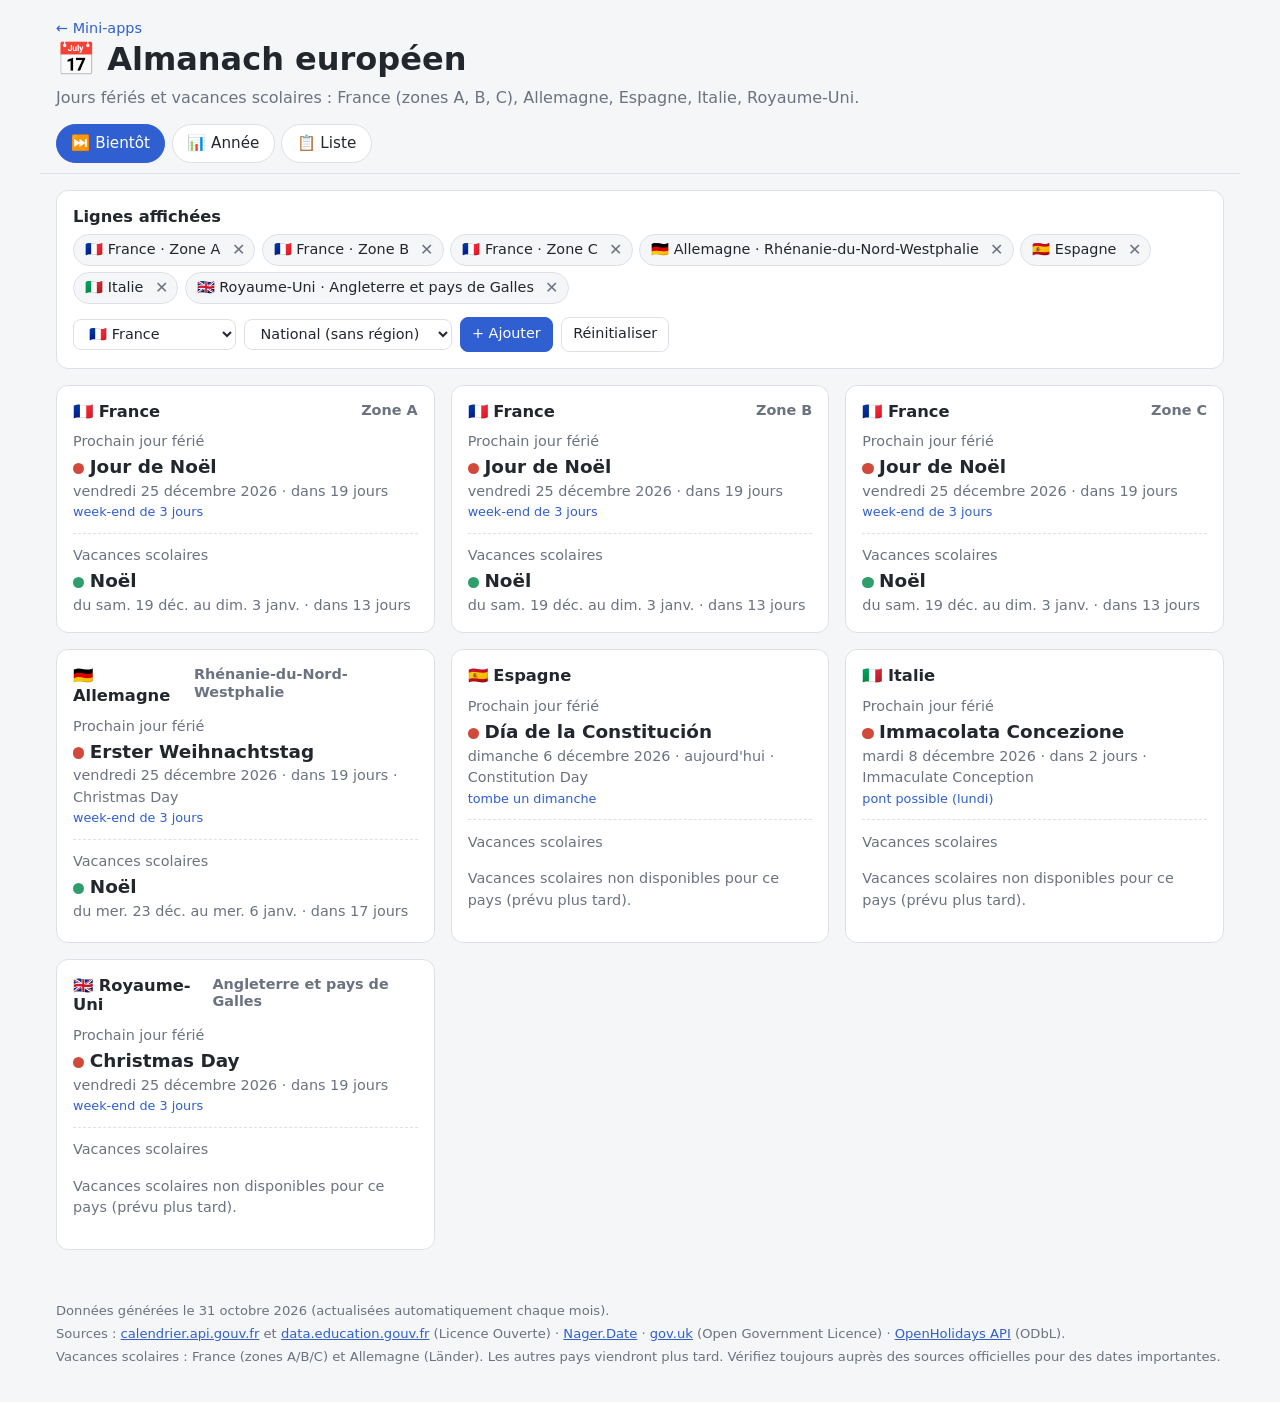
==== almanach/index.html @ 88fd9d53 "Add almanach app (public and school holidays) Public holidays for FR, DE, ES, IT, GB and school holi" ====
<!doctype html>
<html lang="fr">
<head>
  <meta charset="utf-8">
  <meta name="viewport" content="width=device-width, initial-scale=1">
  <title>Almanach européen</title>
  <meta name="description" content="Jours fériés et vacances scolaires en France (zones A, B, C), Allemagne, Espagne, Italie et Royaume-Uni.">
  <link rel="icon" href="data:image/svg+xml,<svg xmlns='http://www.w3.org/2000/svg' viewBox='0 0 100 100'><text y='.9em' font-size='90'>📅</text></svg>">
  <link rel="stylesheet" href="style.css">
</head>
<body>
  <header class="top">
    <a class="back" href="../">← Mini-apps</a>
    <h1>📅 Almanach européen</h1>
    <p class="lead">Jours fériés et vacances scolaires : France (zones A, B, C), Allemagne, Espagne, Italie, Royaume-Uni.</p>
  </header>

  <nav class="tabs" role="tablist" aria-label="Vues">
    <button role="tab" data-tab="bientot" aria-selected="true">⏭️ Bientôt</button>
    <button role="tab" data-tab="annee" aria-selected="false">📊 Année</button>
    <button role="tab" data-tab="liste" aria-selected="false">📋 Liste</button>
  </nav>

  <main>
    <section class="card" id="rows" aria-label="Lignes affichées"></section>
    <section id="tab-bientot" class="panel"></section>
    <section id="tab-annee" class="panel" hidden></section>
    <section id="tab-liste" class="panel" hidden></section>
  </main>

  <footer id="foot"></footer>

  <script src="data.js"></script>
  <script src="app.js"></script>
</body>
</html>
---- almanach/style.css ----
:root {
  --bg:#f5f6f8; --card:#fff; --text:#22262d; --muted:#6b7280; --line:#dde1e7; --accent:#2f5fd0; --accent-soft:#e6edfc; --warn:#b45309; --warn-soft:#fef3c7;
  --pub:#d1493b; --today:#111827;
  --t-ete:#f2b134; --t-toussaint:#b9743a; --t-automne:#b9743a; --t-noel:#2f9e6b; --t-hiver:#4aa3df; --t-printemps:#8bc34a; --t-paques:#8bc34a; --t-pentecote:#26a69a; --t-pont:#9aa3b2; --t-autre:#9aa3b2;
  --radius:12px;
}
@media (prefers-color-scheme: dark) {
  :root { --bg:#14161a; --card:#1d2026; --text:#e8eaee; --muted:#9aa3b2; --line:#33383f; --accent:#7ba2ff; --accent-soft:#222b44; --warn:#fbbf24; --warn-soft:#3a2f14; --pub:#ff7a6b; --today:#f3f4f6; }
}
* { box-sizing:border-box; }
body { margin:0; font:16px/1.5 system-ui,-apple-system,"Segoe UI",sans-serif; background:var(--bg); color:var(--text); }
h1,h2,h3 { line-height:1.2; margin:0 0 .5rem; } h2 { font-size:1.25rem; } h3 { font-size:1.02rem; }
a { color:var(--accent); }
.top { padding:1rem 16px .25rem; max-width:1200px; margin:0 auto; }
.top .back { font-size:.9rem; text-decoration:none; }
.lead { color:var(--muted); margin:.25rem 0 0; }
.tabs { position:sticky; top:0; z-index:5; display:flex; gap:.4rem; overflow-x:auto; padding:.6rem 16px; background:var(--bg); border-bottom:1px solid var(--line); max-width:1200px; margin:0 auto; }
.tabs button { flex:none; font:inherit; font-size:.95rem; padding:.45rem .9rem; border:1px solid var(--line); border-radius:999px; background:var(--card); color:var(--text); cursor:pointer; }
.tabs button[aria-selected="true"] { background:var(--accent); border-color:var(--accent); color:#fff; }
main { max-width:1200px; margin:0 auto; padding:1rem 16px 2rem; }
.panel[hidden] { display:none; }
.card { background:var(--card); border:1px solid var(--line); border-radius:var(--radius); padding:1rem; margin-bottom:1rem; }
.hint { color:var(--muted); font-size:.9rem; }
.btn, select { font:inherit; font-size:.9rem; padding:.35rem .7rem; border:1px solid var(--line); border-radius:8px; background:var(--card); color:var(--text); cursor:pointer; }
.btn:hover { border-color:var(--accent); }
.btn.primary { background:var(--accent); border-color:var(--accent); color:#fff; }

/* lignes */
.rowchips { display:flex; flex-wrap:wrap; gap:.4rem; margin:.4rem 0 .8rem; }
.rchip { display:inline-flex; align-items:center; gap:.4rem; padding:.25rem .3rem .25rem .7rem; border:1px solid var(--line); border-radius:999px; background:var(--bg); font-size:.9rem; }
.rchip button { border:0; background:none; color:var(--muted); cursor:pointer; font-size:1rem; line-height:1; padding:0 .3rem; }
.addrow { display:flex; flex-wrap:wrap; gap:.5rem; align-items:center; }

/* bientôt */
.cards { display:grid; gap:1rem; grid-template-columns:repeat(auto-fill,minmax(300px,1fr)); }
.cards .card { margin:0; }
.cards h3 { display:flex; justify-content:space-between; gap:.5rem; }
.big { font-size:1.15rem; font-weight:600; }
.when { color:var(--muted); font-size:.9rem; }
.badge { display:inline-block; font-size:.75rem; font-weight:600; padding:.05rem .5rem; border-radius:6px; color:#fff; vertical-align:1px; }
.badge.now { background:var(--accent); }
.dot { display:inline-block; width:.7rem; height:.7rem; border-radius:50%; margin-right:.35rem; vertical-align:-1px; }
.sect { margin-top:.7rem; padding-top:.6rem; border-top:1px dashed var(--line); }

/* année */
.ycontrols { display:flex; flex-wrap:wrap; gap:.6rem; align-items:center; margin-bottom:.8rem; }
.ycontrols label { font-size:.9rem; display:inline-flex; gap:.3rem; align-items:center; }
.tl-wrap { overflow-x:auto; border:1px solid var(--line); border-radius:var(--radius); background:var(--card); }
.tl { min-width:900px; position:relative; }
.tl-row { display:grid; grid-template-columns:150px 1fr; border-bottom:1px solid var(--line); min-height:3.1rem; }
.tl-row:last-child { border-bottom:0; }
.tl-label { position:sticky; left:0; z-index:3; background:var(--card); padding:.4rem .6rem; font-size:.85rem; line-height:1.25; border-right:1px solid var(--line); display:flex; flex-direction:column; justify-content:center; }
.tl-label small { color:var(--muted); }
.tl-track { position:relative; }
.tl-head .tl-track { display:flex; }
.tl-head .m { text-align:center; font-size:.78rem; color:var(--muted); padding:.35rem 0; border-left:1px solid var(--line); }
.tl-head .m:first-child { border-left:0; }
.ml { position:absolute; top:0; bottom:0; width:1px; background:var(--line); }
.band { position:absolute; top:22px; height:20px; border-radius:5px; background:var(--t-autre); opacity:.9; cursor:pointer; min-width:4px; border:0; padding:0; }
.band:hover, .band.sel { outline:2px solid var(--text); z-index:2; }
.tick { position:absolute; top:6px; bottom:6px; width:12px; margin-left:-6px; cursor:pointer; z-index:1; background:none; border:0; padding:0; }
.tick::before { content:""; position:absolute; left:5px; top:0; bottom:0; width:2px; background:var(--pub); opacity:.55; }
.tick::after { content:""; position:absolute; left:2px; top:0; width:8px; height:8px; border-radius:50%; background:var(--pub); }
.tick:hover::before, .tick.sel::before { opacity:1; }
.tick.sel::after, .tick:hover::after { outline:2px solid var(--text); }
.todayline { position:absolute; top:0; bottom:0; width:2px; background:var(--today); z-index:2; pointer-events:none; opacity:.7; }
.t-ete{background:var(--t-ete)} .t-toussaint{background:var(--t-toussaint)} .t-automne{background:var(--t-automne)} .t-noel{background:var(--t-noel)} .t-hiver{background:var(--t-hiver)}
.t-printemps{background:var(--t-printemps)} .t-paques{background:var(--t-paques)} .t-pentecote{background:var(--t-pentecote)} .t-pont{background:var(--t-pont)} .t-autre{background:var(--t-autre)}
.legend { display:flex; flex-wrap:wrap; gap:.4rem .9rem; font-size:.82rem; margin:.7rem 0; }
.legend i { display:inline-block; width:.9rem; height:.6rem; border-radius:3px; margin-right:.3rem; }
.detail { margin-top:.8rem; }
.detail:empty { display:none; }

/* liste */
table.list { width:100%; border-collapse:collapse; font-size:.92rem; }
table.list th, table.list td { text-align:left; padding:.4rem .5rem; border-bottom:1px solid var(--line); vertical-align:top; }
table.list th { color:var(--muted); font-weight:600; font-size:.8rem; }
.note { color:var(--warn); background:var(--warn-soft); border-radius:6px; padding:.05rem .45rem; font-size:.78rem; white-space:nowrap; }
.lw { color:var(--accent); font-size:.8rem; }
.warnbox { background:var(--warn-soft); border-left:4px solid var(--warn); padding:.6rem 1rem; border-radius:0 var(--radius) var(--radius) 0; margin-bottom:1rem; font-size:.9rem; }
footer { max-width:1200px; margin:0 auto; padding:1rem 16px 2rem; color:var(--muted); font-size:.82rem; }
footer p { margin:.2rem 0; }
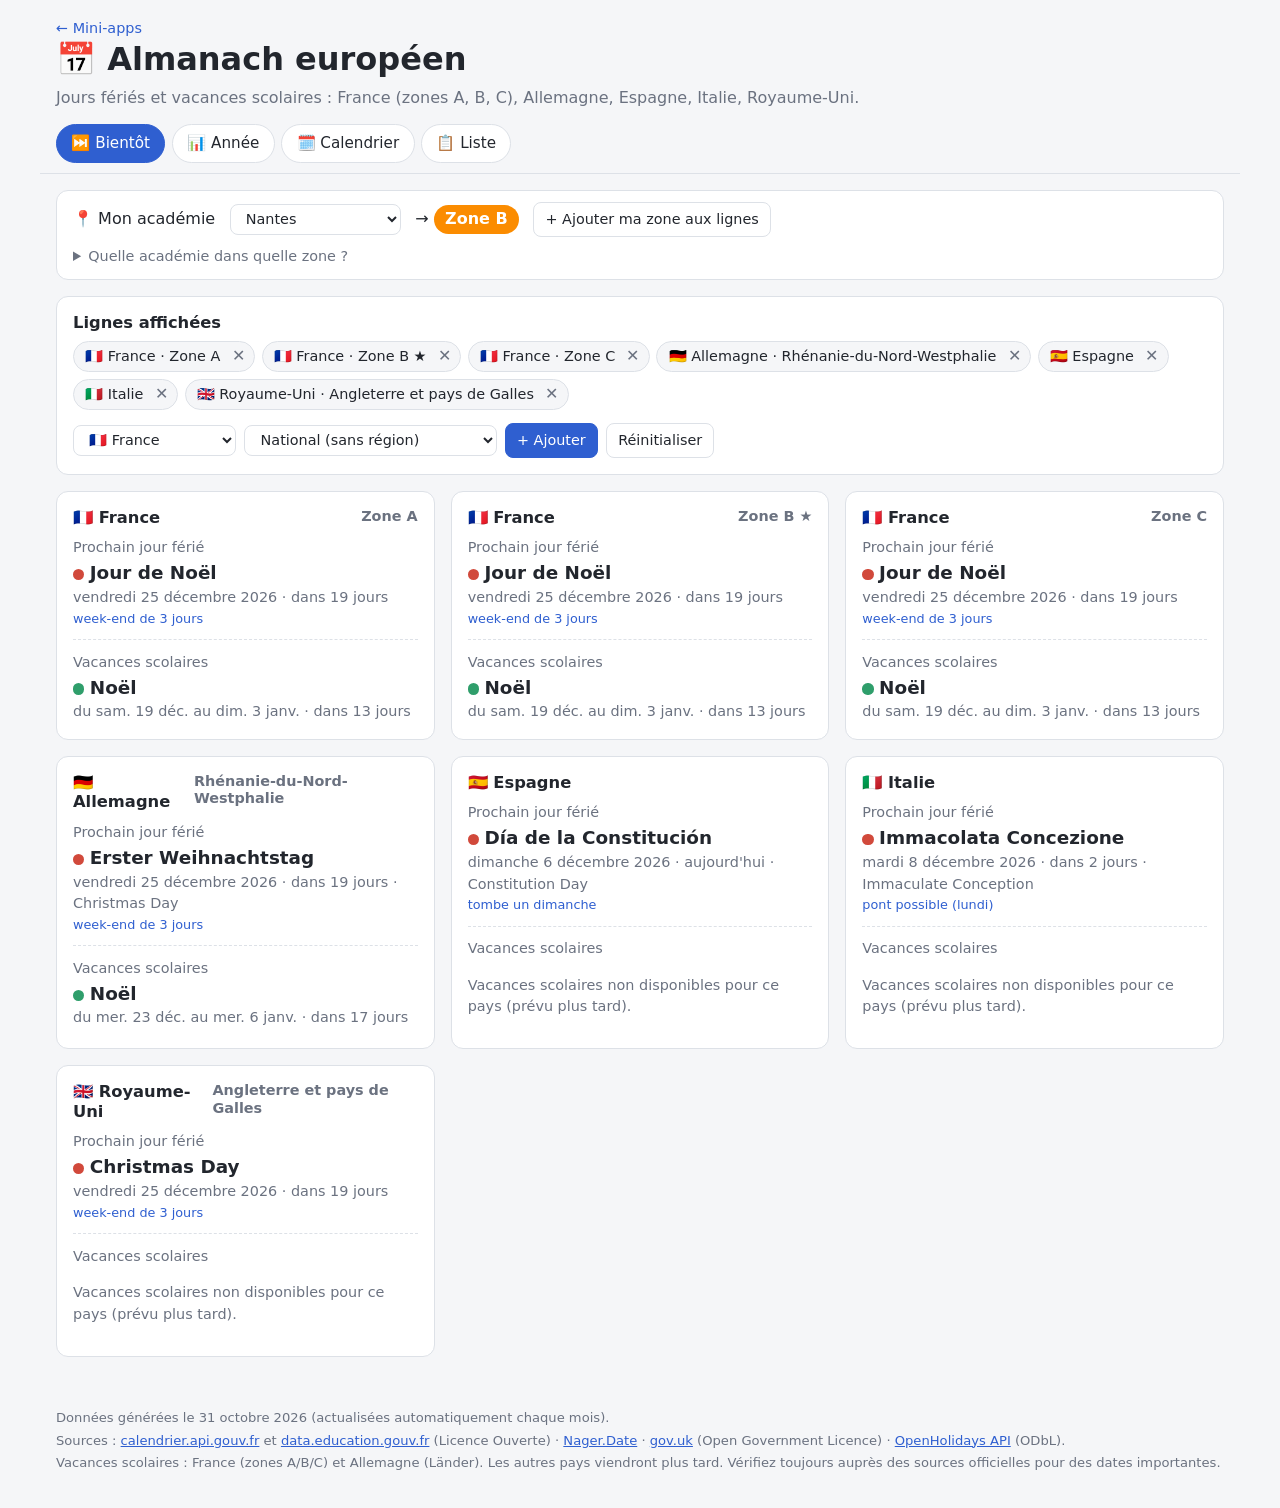
==== commit 3a15ddb1: "Add calendar view, academy-to-zone reminder and zone toggles Twelve-month calendar (six per screen) " ====
--- a/almanach/index.html
+++ b/almanach/index.html
@@ -18,13 +18,16 @@
   <nav class="tabs" role="tablist" aria-label="Vues">
     <button role="tab" data-tab="bientot" aria-selected="true">⏭️ Bientôt</button>
     <button role="tab" data-tab="annee" aria-selected="false">📊 Année</button>
+    <button role="tab" data-tab="calendrier" aria-selected="false">🗓️ Calendrier</button>
     <button role="tab" data-tab="liste" aria-selected="false">📋 Liste</button>
   </nav>
 
   <main>
+    <section class="card" id="mine" aria-label="Mon académie"></section>
     <section class="card" id="rows" aria-label="Lignes affichées"></section>
     <section id="tab-bientot" class="panel"></section>
     <section id="tab-annee" class="panel" hidden></section>
+    <section id="tab-calendrier" class="panel" hidden></section>
     <section id="tab-liste" class="panel" hidden></section>
   </main>
 
--- a/almanach/style.css
+++ b/almanach/style.css
@@ -1,11 +1,11 @@
 :root {
   --bg:#f5f6f8; --card:#fff; --text:#22262d; --muted:#6b7280; --line:#dde1e7; --accent:#2f5fd0; --accent-soft:#e6edfc; --warn:#b45309; --warn-soft:#fef3c7;
-  --pub:#d1493b; --today:#111827;
+  --pub:#d1493b; --today:#111827; --sat:#eaf0fb; --sun:#cfdcf7; --phbg:#e57373; --za:#e53935; --zb:#fb8c00; --zc:#43a047;
   --t-ete:#f2b134; --t-toussaint:#b9743a; --t-automne:#b9743a; --t-noel:#2f9e6b; --t-hiver:#4aa3df; --t-printemps:#8bc34a; --t-paques:#8bc34a; --t-pentecote:#26a69a; --t-pont:#9aa3b2; --t-autre:#9aa3b2;
   --radius:12px;
 }
 @media (prefers-color-scheme: dark) {
-  :root { --bg:#14161a; --card:#1d2026; --text:#e8eaee; --muted:#9aa3b2; --line:#33383f; --accent:#7ba2ff; --accent-soft:#222b44; --warn:#fbbf24; --warn-soft:#3a2f14; --pub:#ff7a6b; --today:#f3f4f6; }
+  :root { --bg:#14161a; --card:#1d2026; --text:#e8eaee; --muted:#9aa3b2; --line:#33383f; --accent:#7ba2ff; --accent-soft:#222b44; --warn:#fbbf24; --warn-soft:#3a2f14; --pub:#ff7a6b; --today:#f3f4f6; --sat:#222a3a; --sun:#2a3550; --phbg:#a94442; }
 }
 * { box-sizing:border-box; }
 body { margin:0; font:16px/1.5 system-ui,-apple-system,"Segoe UI",sans-serif; background:var(--bg); color:var(--text); }
@@ -80,3 +80,34 @@
 .warnbox { background:var(--warn-soft); border-left:4px solid var(--warn); padding:.6rem 1rem; border-radius:0 var(--radius) var(--radius) 0; margin-bottom:1rem; font-size:.9rem; }
 footer { max-width:1200px; margin:0 auto; padding:1rem 16px 2rem; color:var(--muted); font-size:.82rem; }
 footer p { margin:.2rem 0; }
+
+/* ma zone */
+#mine { display:flex; flex-wrap:wrap; align-items:center; gap:.6rem .9rem; padding:.7rem 1rem; }
+#mine .zone { display:inline-block; padding:.15rem .7rem; border-radius:999px; color:#fff; font-weight:700; }
+.zone.A, .zb-A { background:var(--za); } .zone.B, .zb-B { background:var(--zb); } .zone.C, .zb-C { background:var(--zc); }
+#mine details { flex-basis:100%; font-size:.88rem; }
+#mine details p { margin:.25rem 0; }
+.star { color:var(--warn); }
+
+/* calendrier */
+.cal-wrap { overflow-x:auto; border:1px solid var(--line); border-radius:var(--radius); background:var(--card); }
+.cal { display:grid; grid-template-columns:repeat(6,minmax(150px,1fr)); min-width:900px; }
+.cal .mo { border-left:1px solid var(--line); }
+.cal .mo:first-child { border-left:0; }
+.cal .mo h4 { margin:0; padding:.4rem; text-align:center; font-size:.9rem; border-bottom:1px solid var(--line); text-transform:capitalize; }
+.cd { display:grid; grid-template-columns:1.5rem 1rem minmax(0,1fr) 1.4rem 14px; align-items:center; gap:2px; height:23px; padding:0 0 0 5px; font-size:.78rem; border-bottom:1px solid var(--line); }
+.cd .n { text-align:right; font-variant-numeric:tabular-nums; } .cd .w { color:var(--muted); text-align:center; }
+.cd .s { overflow:hidden; text-overflow:ellipsis; white-space:nowrap; }
+.cd .wk { color:var(--muted); font-size:.7rem; text-align:right; padding-right:2px; }
+.cd.sat { background:var(--sat); } .cd.sun { background:var(--sun); }
+.cd.ph { background:var(--phbg); color:#fff; font-weight:600; } .cd.ph .w { color:#fff; }
+.cd.today { outline:2px solid var(--today); outline-offset:-2px; }
+.cd.empty { border-bottom:0; }
+.cd .sz { display:flex; height:100%; gap:1px; }
+.cd .sz i { flex:1; }
+.cd .sz i.on.A { background:var(--za); } .cd .sz i.on.B { background:var(--zb); } .cd .sz i.on.C { background:var(--zc); } .cd .sz i.on.S { background:#7e57c2; }
+.cal-legend { display:flex; flex-wrap:wrap; gap:.4rem 1rem; font-size:.82rem; margin:.7rem 0; align-items:center; }
+.cal-legend i { display:inline-block; width:.8rem; height:.8rem; border-radius:3px; margin-right:.3rem; vertical-align:-1px; }
+.zt { display:inline-flex; align-items:center; gap:.3rem; cursor:pointer; padding:.15rem .5rem; border:1px solid var(--line); border-radius:999px; background:var(--card); }
+.zt input { margin:0; }
+.zt i { margin-right:0 !important; }
